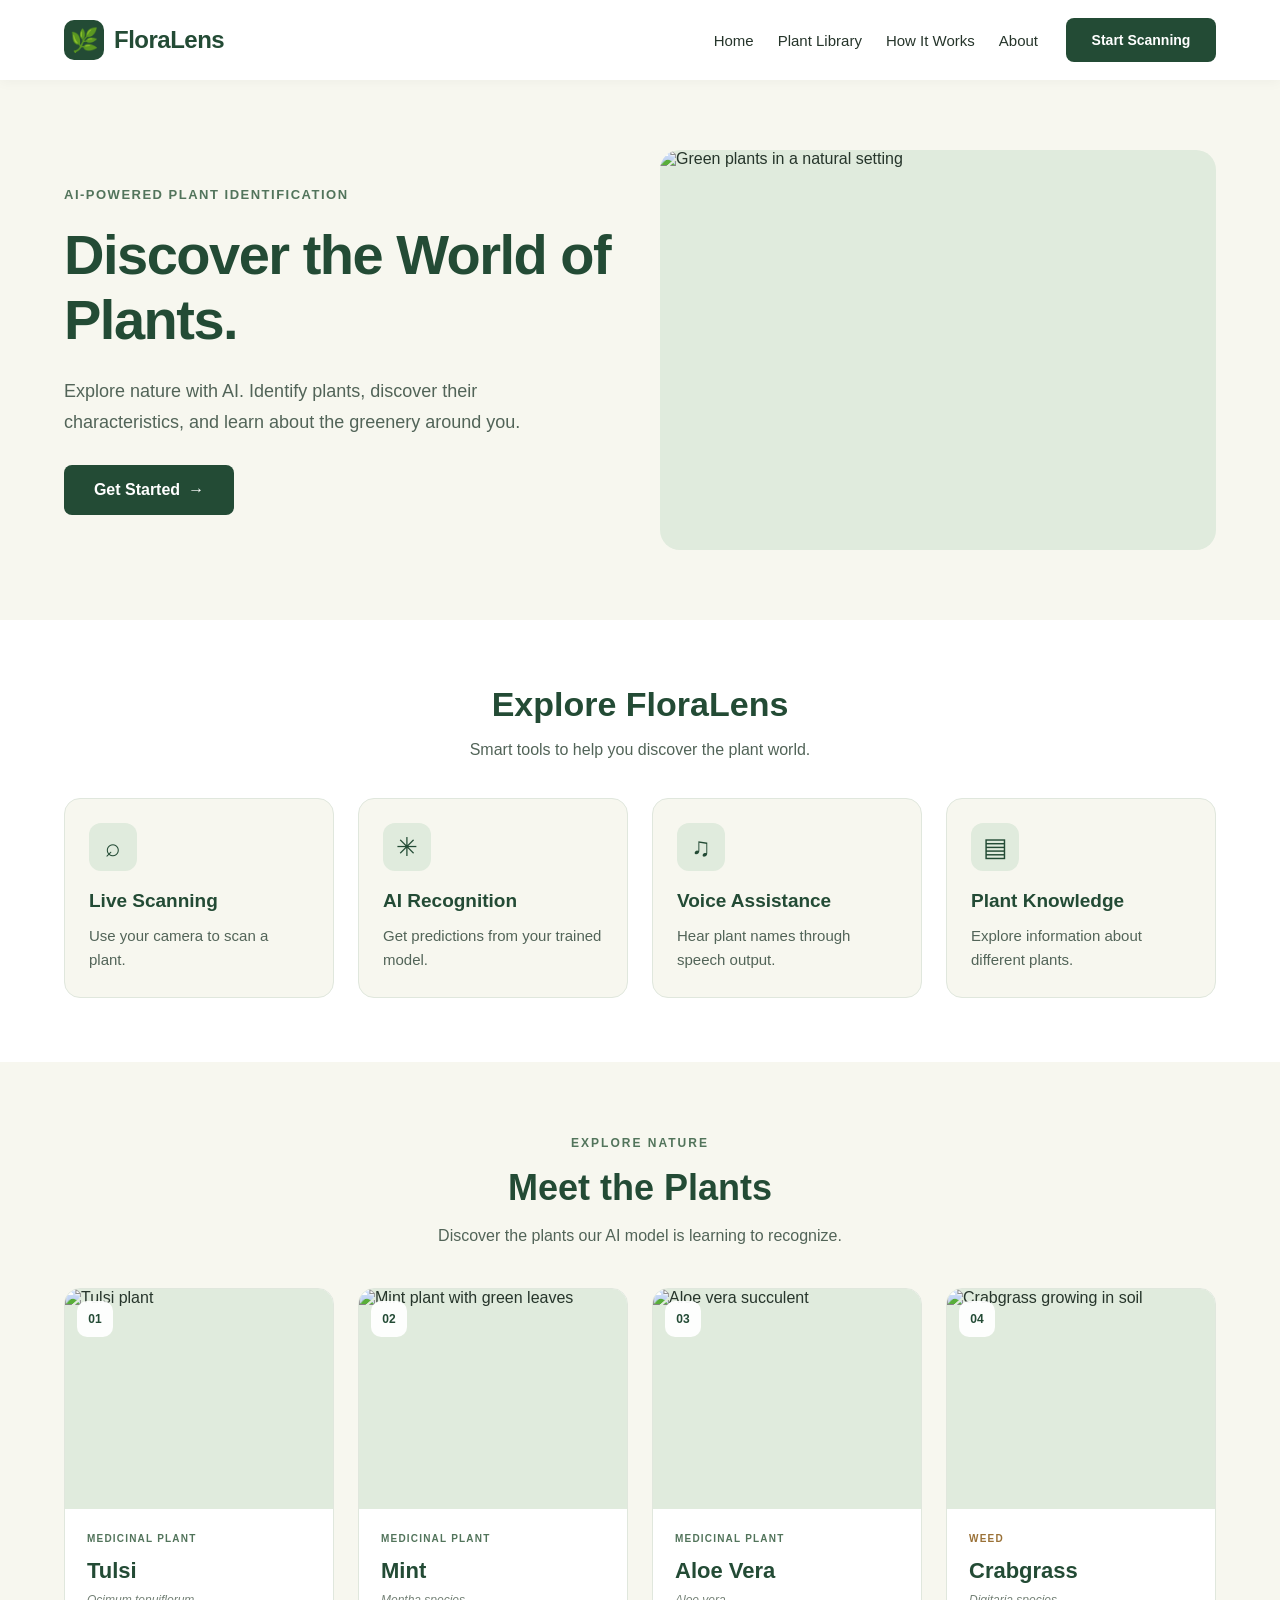
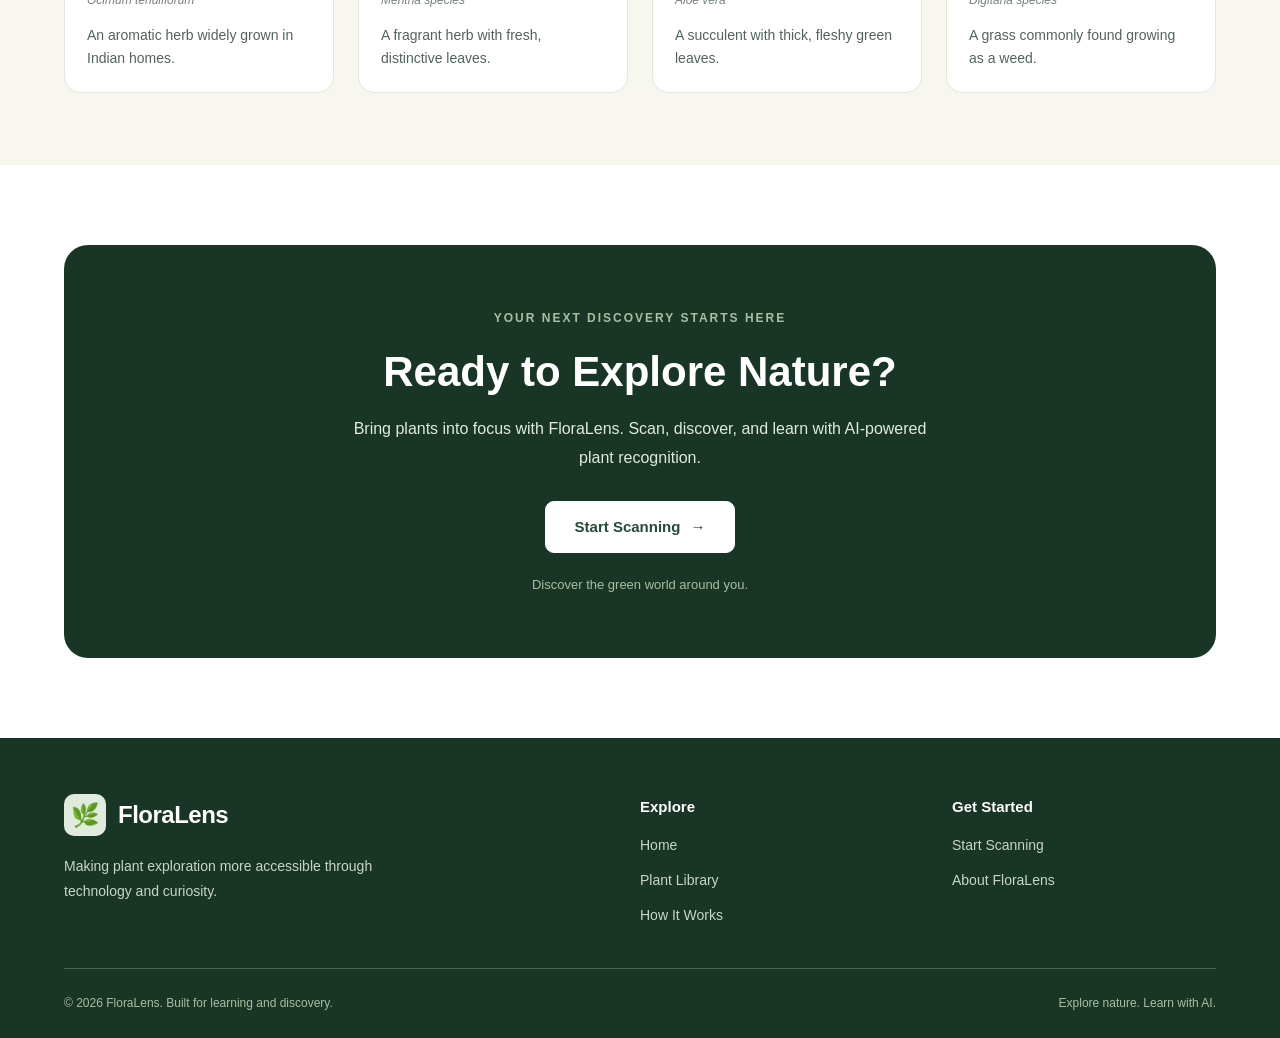
==== index.html @ d8b7de1e "Add files via upload" ====
<!DOCTYPE html>
<html lang="en">
<head>
    <meta charset="UTF-8">
    <meta name="viewport" content="width=device-width, initial-scale=1.0">

    <meta name="description" content="Explore nature with FloraLens, an AI-powered plant identification learning project.">
    <meta name="theme-color" content="#234B35">

    <title>FloraLens | Discover the World of Plants</title>

    <link rel="stylesheet" href="style.css">
</head>
<body>

    <!-- NAVBAR -->
    <header class="navbar">
        <a href="index.html" class="brand" aria-label="FloraLens home">
            <span class="logo-icon" aria-hidden="true">🌿</span>
            <span class="logo-text">FloraLens</span>
        </a>

        <div class="nav-right">
            <nav class="nav-links" aria-label="Main navigation">
                <a href="index.html">Home</a>
                <a href="#plants">Plant Library</a>
                <a href="#features">How It Works</a>
                <a href="#about">About</a>
            </nav>

            <a href="scanner.html" class="nav-button">
                Start Scanning
            </a>
        </div>
    </header>

    <main>

        <!-- HERO SECTION -->
        <section class="hero">
            <div class="hero-text">
                <p class="hero-label">
                    AI-POWERED PLANT IDENTIFICATION
                </p>

                <h1>Discover the World of Plants.</h1>

                <p class="hero-description">
                    Explore nature with AI. Identify plants,
                    discover their characteristics, and learn
                    about the greenery around you.
                </p>

                <a href="scanner.html" class="hero-button">
                    Get Started <span aria-hidden="true">→</span>
                </a>
            </div>

            <div class="hero-image">
                <img
                    src="https://images.openai.com/static-rsc-4/CDnmZQgBxH2msbSHhfo3Jg6E_Q6zreR6AgP5EFJXF0mKnVGRPiqJeXuHtxoe4gIWcWG-SPcuvihMYSdMCCMnJ30SElz-ZtAf7qzXCuDwHKL0hyFwIFPzQRXOUBRuBb5GZOFlWJnZYmE9rZPZZdbHsmLCtfHNa41Zt8kbto_D8DJUo1UArwbUG3zf93Zar1jX?purpose=fullsize"
                    alt="Green plants in a natural setting"
                    fetchpriority="high"
                >
            </div>
        </section>

        <!-- FEATURES SECTION -->
        <section class="features" id="features">
            <div class="features-heading">
                <h2>Explore FloraLens</h2>
                <p>Smart tools to help you discover the plant world.</p>
            </div>

            <div class="features-grid">
                <article class="feature-card">
                    <div class="feature-icon" aria-hidden="true">⌕</div>
                    <h3>Live Scanning</h3>
                    <p>Use your camera to scan a plant.</p>
                </article>

                <article class="feature-card">
                    <div class="feature-icon" aria-hidden="true">✳</div>
                    <h3>AI Recognition</h3>
                    <p>Get predictions from your trained model.</p>
                </article>

                <article class="feature-card">
                    <div class="feature-icon" aria-hidden="true">♫</div>
                    <h3>Voice Assistance</h3>
                    <p>Hear plant names through speech output.</p>
                </article>

                <article class="feature-card">
                    <div class="feature-icon" aria-hidden="true">▤</div>
                    <h3>Plant Knowledge</h3>
                    <p>Explore information about different plants.</p>
                </article>
            </div>
        </section>

        <!-- FEATURED PLANTS SECTION -->
        <section class="featured-plants" id="plants">
            <div class="plants-heading">
                <p class="plants-label">EXPLORE NATURE</p>
                <h2>Meet the Plants</h2>
                <p class="plants-subtitle">
                    Discover the plants our AI model is learning to recognize.
                </p>
            </div>

            <div class="plants-grid">

                <article class="plant-card">
                    <div class="plant-image">
                        <img
                            src="https://images.openai.com/static-rsc-4/S7sdiqlgXM7WDlndGZxwC9La7Y7izKqFXnJ3AxnjEE35pkUCafp4a0MZSZtHzD5H-9ABxuHUgRd9kv8hnXurThQqzllSxzga-Zdnm7XvRq-x-g3zP7d2B2XlyhsCW-WMVvCEY6OF-wFmxs_3GE2m5s1IGgYqdqdz4_KmiJz0J-NJCpBMjSUMfEQ6BpSUXU3u?purpose=fullsize"
                            alt="Tulsi plant"
                            loading="lazy"
                        >
                        <span class="plant-number">01</span>
                    </div>

                    <div class="plant-info">
                        <p class="plant-category">MEDICINAL PLANT</p>
                        <h3>Tulsi</h3>
                        <p class="plant-scientific">Ocimum tenuiflorum</p>
                        <p class="plant-description">
                            An aromatic herb widely grown in Indian homes.
                        </p>
                    </div>
                </article>

                <article class="plant-card">
                    <div class="plant-image">
                        <img
                            src="https://images.openai.com/static-rsc-4/4JY4InSivhmI5L-UY-qBRDvPP9sZn4sDgxzpU3tsuXtsML1IOUZx70ga-k9G26qF7fREB8Bkfwc5eLDi46ZUqVAAEy6eBtAFouWwNdqFsDoyG-M5vKNVMeRBfJ_6PVgDlkiY68rovcoCeN0RQxunf2Sqj7jQ4pHNJmn3vTYK6MnZP2_clbUAtjPfWwRsFbHV?purpose=fullsize"
                            alt="Mint plant with green leaves"
                            loading="lazy"
                        >
                        <span class="plant-number">02</span>
                    </div>

                    <div class="plant-info">
                        <p class="plant-category">MEDICINAL PLANT</p>
                        <h3>Mint</h3>
                        <p class="plant-scientific">Mentha species</p>
                        <p class="plant-description">
                            A fragrant herb with fresh, distinctive leaves.
                        </p>
                    </div>
                </article>

                <article class="plant-card">
                    <div class="plant-image">
                        <img
                            src="https://images.openai.com/static-rsc-4/7CI3buvJr2ri2vuPzEwL8kmCzuyTvUF1fvdBz_k0avBPRC-ZLZdxFkhR9XQck6SQRPfkVvHQfPSAYQZ6exAgFTCeTxTC807MMHODZtDbHab1pnzhAVN-7laJUyYF7IQK3Z1niC2KjAaMqA32JHaUbpWJkaGBqvrAC5Js7c8W5JY7IISyYK_JmYieNH0byG0N?purpose=fullsize"
                            alt="Aloe vera succulent"
                            loading="lazy"
                        >
                        <span class="plant-number">03</span>
                    </div>

                    <div class="plant-info">
                        <p class="plant-category">MEDICINAL PLANT</p>
                        <h3>Aloe Vera</h3>
                        <p class="plant-scientific">Aloe vera</p>
                        <p class="plant-description">
                            A succulent with thick, fleshy green leaves.
                        </p>
                    </div>
                </article>

                <article class="plant-card">
                    <div class="plant-image">
                        <img
                            src="https://images.openai.com/static-rsc-4/fbK14zTqxXTB8l8nlOGeJ_DUWRmk8bN41hTqAfBXrpy3AOcR5YXx4y2IY5qbYuAcUUbJM7m4MasaBjn9LK_awDu-0eswTbuu5Fvl98ICqV6brtdjXrE4qWd-WIX3QOPHeNh9bI7hCPirsTSAGJy4_5n26bKB4CldIonwF60EaDAIehxqX-2vS2mFyOc3ikRt?purpose=fullsize"
                            alt="Crabgrass growing in soil"
                            loading="lazy"
                        >
                        <span class="plant-number">04</span>
                    </div>

                    <div class="plant-info">
                        <p class="plant-category weed-category">WEED</p>
                        <h3>Crabgrass</h3>
                        <p class="plant-scientific">Digitaria species</p>
                        <p class="plant-description">
                            A grass commonly found growing as a weed.
                        </p>
                    </div>
                </article>

            </div>
        </section>

        <!-- CALL TO ACTION -->
        <section class="cta-section">
            <div class="cta-content">
                <p class="cta-label">
                    YOUR NEXT DISCOVERY STARTS HERE
                </p>

                <h2>Ready to Explore Nature?</h2>

                <p class="cta-description">
                    Bring plants into focus with FloraLens.
                    Scan, discover, and learn with AI-powered
                    plant recognition.
                </p>

                <a href="scanner.html" class="cta-button">
                    Start Scanning <span aria-hidden="true">→</span>
                </a>

                <p class="cta-note">
                    Discover the green world around you.
                </p>
            </div>
        </section>

    </main>

    <!-- FOOTER -->
    <footer class="footer" id="about">
        <div class="footer-main">

            <div class="footer-brand">
                <a href="index.html" class="footer-logo">
                    <span class="footer-logo-icon" aria-hidden="true">🌿</span>
                    <span>FloraLens</span>
                </a>

                <p class="footer-description">
                    Making plant exploration more accessible
                    through technology and curiosity.
                </p>
            </div>

            <div class="footer-links">
                <h3>Explore</h3>
                <a href="index.html">Home</a>
                <a href="#plants">Plant Library</a>
                <a href="#features">How It Works</a>
            </div>

            <div class="footer-links">
                <h3>Get Started</h3>
                <a href="scanner.html">Start Scanning</a>
                <a href="#about">About FloraLens</a>
            </div>

        </div>

        <div class="footer-bottom">
            <p>© 2026 FloraLens. Built for learning and discovery.</p>
            <p>Explore nature. Learn with AI.</p>
        </div>
    </footer>

</body>
</html>
---- style.css ----
/* =========================================
   1. GLOBAL SETTINGS
========================================= */

*,
*::before,
*::after {
    box-sizing: border-box;
}

html {
    scroll-behavior: smooth;
    scroll-padding-top: 24px;
}

body {
    margin: 0;
    padding: 0;
    width: 100%;
    min-height: 100vh;
    font-family: Arial, Helvetica, sans-serif;
    color: #26352B;
    background-color: #FFFFFF;
    overflow-wrap: break-word;
}

img {
    display: block;
    max-width: 100%;
}

a {
    -webkit-tap-highlight-color: transparent;
}

a:focus-visible {
    outline: 3px solid #A8BFA2;
    outline-offset: 4px;
}


/* =========================================
   2. NAVBAR
========================================= */

.navbar {
    width: 100%;
    min-height: 80px;
    padding: 12px 5%;
    background-color: #FFFFFF;

    display: flex;
    align-items: center;
    justify-content: space-between;
    gap: 24px;

    box-shadow: 0 2px 12px rgba(0, 0, 0, 0.04);
    position: relative;
    z-index: 10;
}

.brand {
    display: flex;
    align-items: center;
    gap: 10px;
    flex-shrink: 0;
    text-decoration: none;
}

.logo-icon {
    width: 40px;
    height: 40px;
    flex-shrink: 0;

    background-color: #234B35;
    border-radius: 10px;

    display: flex;
    align-items: center;
    justify-content: center;

    font-size: 23px;
}

.logo-text {
    color: #234B35;
    font-size: 24px;
    font-weight: 700;
    letter-spacing: -0.5px;
}

.nav-right {
    display: flex;
    align-items: center;
    justify-content: flex-end;
    gap: 28px;
    min-width: 0;
}

.nav-links {
    display: flex;
    align-items: center;
    justify-content: flex-end;
    gap: 24px;
}

.nav-links a {
    color: #26352B;
    font-size: 15px;
    font-weight: 500;
    text-decoration: none;
    white-space: nowrap;
    transition: color 0.2s ease;
}

.nav-links a:hover {
    color: #739477;
}

.nav-button {
    min-width: 150px;
    min-height: 44px;
    padding: 12px 16px;

    display: inline-flex;
    align-items: center;
    justify-content: center;

    background-color: #234B35;
    color: #FFFFFF;

    font-size: 14px;
    font-weight: 600;
    text-align: center;
    text-decoration: none;
    white-space: nowrap;

    border-radius: 8px;
    transition: background-color 0.2s ease;
}

.nav-button:hover {
    background-color: #183525;
}


/* =========================================
   3. HERO SECTION
========================================= */

.hero {
    width: 100%;
    min-height: 540px;
    padding: 60px 5%;

    background-color: #F7F7EF;

    display: flex;
    align-items: center;
    justify-content: space-between;
    gap: 40px;
}

.hero-text {
    flex: 1;
    min-width: 0;
}

.hero-label {
    color: #52745B;
    font-size: 13px;
    font-weight: 600;
    letter-spacing: 1.5px;
    line-height: 1.6;
    margin: 0 0 18px;
}

.hero-text h1 {
    max-width: 550px;
    color: #234B35;
    font-size: 56px;
    font-weight: 700;
    line-height: 1.15;
    letter-spacing: -1.5px;
    margin: 0 0 24px;
}

.hero-description {
    max-width: 500px;
    color: #526458;
    font-size: 18px;
    line-height: 1.7;
    margin: 0 0 28px;
}

.hero-button {
    min-width: 170px;
    min-height: 50px;
    padding: 14px 24px;

    display: inline-flex;
    align-items: center;
    justify-content: center;
    gap: 8px;

    background-color: #234B35;
    color: #FFFFFF;

    font-size: 16px;
    font-weight: 600;
    text-decoration: none;

    border-radius: 8px;
    transition: background-color 0.2s ease,
                transform 0.2s ease;
}

.hero-button:hover {
    background-color: #183525;
    transform: translateY(-2px);
}

.hero-image {
    flex: 1;
    min-width: 0;
}

.hero-image img {
    width: 100%;
    height: 400px;
    object-fit: cover;
    object-position: center;
    border-radius: 20px;
    background-color: #E0EBDD;
}


/* =========================================
   4. FEATURES SECTION
========================================= */

.features {
    width: 100%;
    padding: 64px 5%;
    background-color: #FFFFFF;
}

.features-heading {
    text-align: center;
    margin: 0 auto 36px;
}

.features-heading h2 {
    color: #234B35;
    font-size: 34px;
    font-weight: 700;
    line-height: 1.2;
    margin: 0 0 12px;
}

.features-heading p {
    color: #526458;
    font-size: 16px;
    line-height: 1.6;
    margin: 0;
}

.features-grid {
    display: grid;
    grid-template-columns: repeat(4, minmax(0, 1fr));
    gap: 24px;

    width: 100%;
    max-width: 1320px;
    margin: 0 auto;
}

.feature-card {
    min-width: 0;
    min-height: 200px;
    padding: 24px;

    background-color: #F7F7EF;
    border: 1px solid #E0E7DD;
    border-radius: 16px;

    transition: transform 0.2s ease,
                box-shadow 0.2s ease;
}

.feature-card:hover {
    transform: translateY(-4px);
    box-shadow: 0 10px 24px rgba(35, 75, 53, 0.10);
}

.feature-icon {
    width: 48px;
    height: 48px;
    margin-bottom: 18px;

    display: flex;
    align-items: center;
    justify-content: center;

    background-color: #E0EBDD;
    color: #234B35;

    border-radius: 12px;
    font-size: 26px;
}

.feature-card h3 {
    color: #234B35;
    font-size: 19px;
    font-weight: 600;
    line-height: 1.3;
    margin: 0 0 10px;
}

.feature-card p {
    color: #526458;
    font-size: 15px;
    line-height: 1.6;
    margin: 0;
}


/* =========================================
   5. FEATURED PLANTS
========================================= */

.featured-plants {
    width: 100%;
    padding: 72px 5%;
    background-color: #F7F7EF;
}

.plants-heading {
    text-align: center;
    margin: 0 auto 40px;
}

.plants-label {
    color: #52745B;
    font-size: 12px;
    font-weight: 700;
    letter-spacing: 2px;
    line-height: 1.6;
    margin: 0 0 12px;
}

.plants-heading h2 {
    color: #234B35;
    font-size: 36px;
    font-weight: 700;
    line-height: 1.2;
    margin: 0 0 14px;
}

.plants-subtitle {
    color: #526458;
    font-size: 16px;
    line-height: 1.6;
    margin: 0;
}

.plants-grid {
    display: grid;
    grid-template-columns: repeat(4, minmax(0, 1fr));
    gap: 24px;

    width: 100%;
    max-width: 1320px;
    margin: 0 auto;
}

.plant-card {
    min-width: 0;
    overflow: hidden;

    background-color: #FFFFFF;
    border: 1px solid #E0E7DD;
    border-radius: 16px;

    transition: transform 0.25s ease,
                box-shadow 0.25s ease;
}

.plant-card:hover {
    transform: translateY(-5px);
    box-shadow: 0 12px 28px rgba(35, 75, 53, 0.12);
}

.plant-image {
    position: relative;
    width: 100%;
    height: 220px;
    overflow: hidden;
    background-color: #E0EBDD;
}

.plant-image img {
    width: 100%;
    height: 100%;
    object-fit: cover;
    object-position: center;

    transition: transform 0.35s ease;
}

.plant-card:hover .plant-image img {
    transform: scale(1.05);
}

.plant-number {
    position: absolute;
    top: 12px;
    left: 12px;

    width: 36px;
    height: 36px;

    display: flex;
    align-items: center;
    justify-content: center;

    background-color: rgba(255, 255, 255, 0.94);
    color: #234B35;

    font-size: 12px;
    font-weight: 700;
    border-radius: 10px;
}

.plant-info {
    padding: 22px;
}

.plant-category {
    color: #52745B;
    font-size: 10px;
    font-weight: 700;
    letter-spacing: 1.2px;
    line-height: 1.6;
    margin: 0 0 10px;
}

.weed-category {
    color: #9A7137;
}

.plant-info h3 {
    color: #234B35;
    font-size: 22px;
    font-weight: 700;
    line-height: 1.3;
    margin: 0 0 5px;
}

.plant-scientific {
    color: #758277;
    font-size: 12px;
    font-style: italic;
    line-height: 1.6;
    margin: 0 0 14px;
}

.plant-description {
    color: #526458;
    font-size: 14px;
    line-height: 1.65;
    margin: 0;
}


/* =========================================
   6. CALL TO ACTION
========================================= */

.cta-section {
    width: 100%;
    padding: 80px 5%;
    background-color: #FFFFFF;
}

.cta-content {
    width: 100%;
    max-width: 1320px;
    min-height: 340px;
    margin: 0 auto;
    padding: 64px 24px;

    display: flex;
    flex-direction: column;
    align-items: center;
    justify-content: center;

    text-align: center;
    background-color: #183525;
    border-radius: 24px;
}

.cta-label {
    color: #A8BFA2;
    font-size: 12px;
    font-weight: 700;
    letter-spacing: 2px;
    line-height: 1.6;
    margin: 0 0 18px;
}

.cta-content h2 {
    max-width: 700px;
    color: #FFFFFF;
    font-size: 42px;
    font-weight: 700;
    line-height: 1.2;
    margin: 0 0 18px;
}

.cta-description {
    max-width: 580px;
    color: #E0EBDD;
    font-size: 16px;
    line-height: 1.8;
    margin: 0 0 28px;
}

.cta-button {
    min-width: 190px;
    min-height: 52px;
    padding: 15px 24px;

    display: inline-flex;
    align-items: center;
    justify-content: center;
    gap: 10px;

    background-color: #FFFFFF;
    color: #234B35;

    font-size: 15px;
    font-weight: 700;
    text-decoration: none;

    border: 1px solid #FFFFFF;
    border-radius: 9px;

    transition: background-color 0.2s ease,
                color 0.2s ease,
                transform 0.2s ease;
}

.cta-button:hover {
    background-color: #E0EBDD;
    transform: translateY(-3px);
}

.cta-note {
    color: #A8BFA2;
    font-size: 13px;
    line-height: 1.5;
    margin: 22px 0 0;
}


/* =========================================
   7. FOOTER
========================================= */

.footer {
    width: 100%;
    padding: 56px 5% 0;

    background-color: #183525;
    color: #FFFFFF;
}

.footer-main {
    width: 100%;
    max-width: 1320px;
    margin: 0 auto;
    padding-bottom: 42px;

    display: grid;
    grid-template-columns: 2fr 1fr 1fr;
    gap: 48px;
}

.footer-brand {
    min-width: 0;
    max-width: 360px;
}

.footer-logo {
    display: inline-flex;
    align-items: center;
    gap: 12px;

    color: #FFFFFF;
    font-size: 24px;
    font-weight: 700;
    letter-spacing: -0.5px;
    text-decoration: none;
}

.footer-logo-icon {
    width: 42px;
    height: 42px;
    flex-shrink: 0;

    display: flex;
    align-items: center;
    justify-content: center;

    background-color: #E0EBDD;
    border-radius: 10px;
    font-size: 23px;
}

.footer-description {
    max-width: 320px;
    margin: 18px 0 0;

    color: #C8D7C4;
    font-size: 14px;
    line-height: 1.8;
}

.footer-links {
    min-width: 0;

    display: flex;
    flex-direction: column;
    align-items: flex-start;
    gap: 14px;
}

.footer-links h3 {
    margin: 4px 0 6px;
    color: #FFFFFF;
    font-size: 15px;
    font-weight: 700;
}

.footer-links a {
    color: #C8D7C4;
    font-size: 14px;
    line-height: 1.5;
    text-decoration: none;

    transition: color 0.2s ease;
}

.footer-links a:hover {
    color: #FFFFFF;
}

.footer-bottom {
    width: 100%;
    max-width: 1320px;
    min-height: 70px;
    margin: 0 auto;

    border-top: 1px solid #45634C;

    display: flex;
    align-items: center;
    justify-content: space-between;
    gap: 16px;
}

.footer-bottom p {
    margin: 0;
    color: #A8BFA2;
    font-size: 12px;
    line-height: 1.6;
}


/* =========================================
   8. TABLET RESPONSIVENESS
========================================= */

@media (max-width: 1100px) {
    .navbar {
        padding-left: 4%;
        padding-right: 4%;
        gap: 16px;
    }

    .nav-right {
        gap: 18px;
    }

    .nav-links {
        gap: 16px;
    }

    .hero-text h1 {
        font-size: 48px;
    }

    .features-grid,
    .plants-grid {
        grid-template-columns: repeat(2, minmax(0, 1fr));
        gap: 20px;
    }

    .footer-main {
        gap: 28px;
    }
}


/* =========================================
   9. NAVBAR AND HERO SMALL SCREENS
========================================= */

@media (max-width: 768px) {
    .navbar {
        align-items: flex-start;
        flex-direction: column;
        padding: 18px 6%;
        gap: 18px;
    }

    .nav-right {
        width: 100%;
        align-items: flex-start;
        flex-direction: column;
        gap: 16px;
    }

    .nav-links {
        width: 100%;
        justify-content: flex-start;
        flex-wrap: wrap;
        gap: 12px 20px;
    }

    .nav-links a {
        font-size: 14px;
    }

    .nav-button {
        min-height: 42px;
    }

    .hero {
        min-height: auto;
        flex-direction: column;
        align-items: stretch;
        text-align: center;
        padding: 48px 6%;
        gap: 32px;
    }

    .hero-text {
        width: 100%;
    }

    .hero-text h1 {
        max-width: 600px;
        font-size: clamp(36px, 7vw, 46px);
        letter-spacing: -0.8px;
        margin-left: auto;
        margin-right: auto;
    }

    .hero-description {
        font-size: 16px;
        margin-left: auto;
        margin-right: auto;
    }

    .hero-image {
        width: 100%;
        flex: none;
        position: static;
    }

    .hero-image img {
        width: 100%;
        height: 300px;
        border-radius: 16px;
    }

    .features {
        padding: 48px 6%;
    }

    .featured-plants {
        padding: 52px 6%;
    }

    .cta-section {
        padding: 48px 6%;
    }

    .cta-content {
        min-height: 0;
        padding: 48px 24px;
        border-radius: 18px;
    }

    .cta-content h2 {
        font-size: 34px;
    }

    .footer {
        padding: 42px 6% 0;
    }

    .footer-main {
        gap: 32px 24px;
        padding-bottom: 32px;
    }
}


/* =========================================
   10. MOBILE RESPONSIVENESS
========================================= */

@media (max-width: 480px) {
    .logo-text {
        font-size: 22px;
    }

    .nav-links {
        gap: 12px 16px;
    }

    .nav-links a {
        font-size: 13px;
    }

    .hero {
        padding: 40px 6%;
        gap: 28px;
    }

    .hero-label {
        font-size: 11px;
        letter-spacing: 1.2px;
    }

    .hero-text h1 {
        font-size: clamp(32px, 9vw, 40px);
    }

    .hero-description {
        font-size: 15px;
        line-height: 1.7;
    }

    .hero-image img {
        height: 240px;
    }

    .features {
        padding: 44px 6%;
    }

    .features-heading {
        margin-bottom: 28px;
    }

    .features-heading h2 {
        font-size: 28px;
    }

    .features-heading p {
        font-size: 14px;
    }

    .features-grid {
        grid-template-columns: 1fr;
        gap: 16px;
    }

    .feature-card {
        min-height: 170px;
        padding: 20px;
    }

    .featured-plants {
        padding: 44px 6%;
    }

    .plants-heading {
        margin-bottom: 28px;
    }

    .plants-heading h2 {
        font-size: 29px;
    }

    .plants-subtitle {
        font-size: 14px;
    }

    .plants-grid {
        grid-template-columns: 1fr;
        gap: 18px;
    }

    .plant-image {
        height: 240px;
    }

    .plant-info {
        padding: 20px;
    }

    .cta-section {
        padding: 40px 6%;
    }

    .cta-content {
        padding: 42px 20px;
    }

    .cta-label {
        font-size: 10px;
        letter-spacing: 1.3px;
    }

    .cta-content h2 {
        font-size: 30px;
    }

    .cta-description {
        font-size: 14px;
    }

    .cta-button {
        width: 100%;
        max-width: 240px;
    }

    .footer-main {
        grid-template-columns: repeat(2, minmax(0, 1fr));
        gap: 30px 20px;
    }

    .footer-brand {
        grid-column: 1 / -1;
        max-width: 100%;
    }

    .footer-description {
        max-width: 360px;
    }

    .footer-bottom {
        padding: 18px 0;
        flex-direction: column;
        align-items: flex-start;
        gap: 8px;
    }
}


/* =========================================
   11. REDUCED MOTION ACCESSIBILITY
========================================= */

@media (prefers-reduced-motion: reduce) {
    html {
        scroll-behavior: auto;
    }

    *,
    *::before,
    *::after {
        transition-duration: 0.01ms !important;
        animation-duration: 0.01ms !important;
        animation-iteration-count: 1 !important;
    }
}
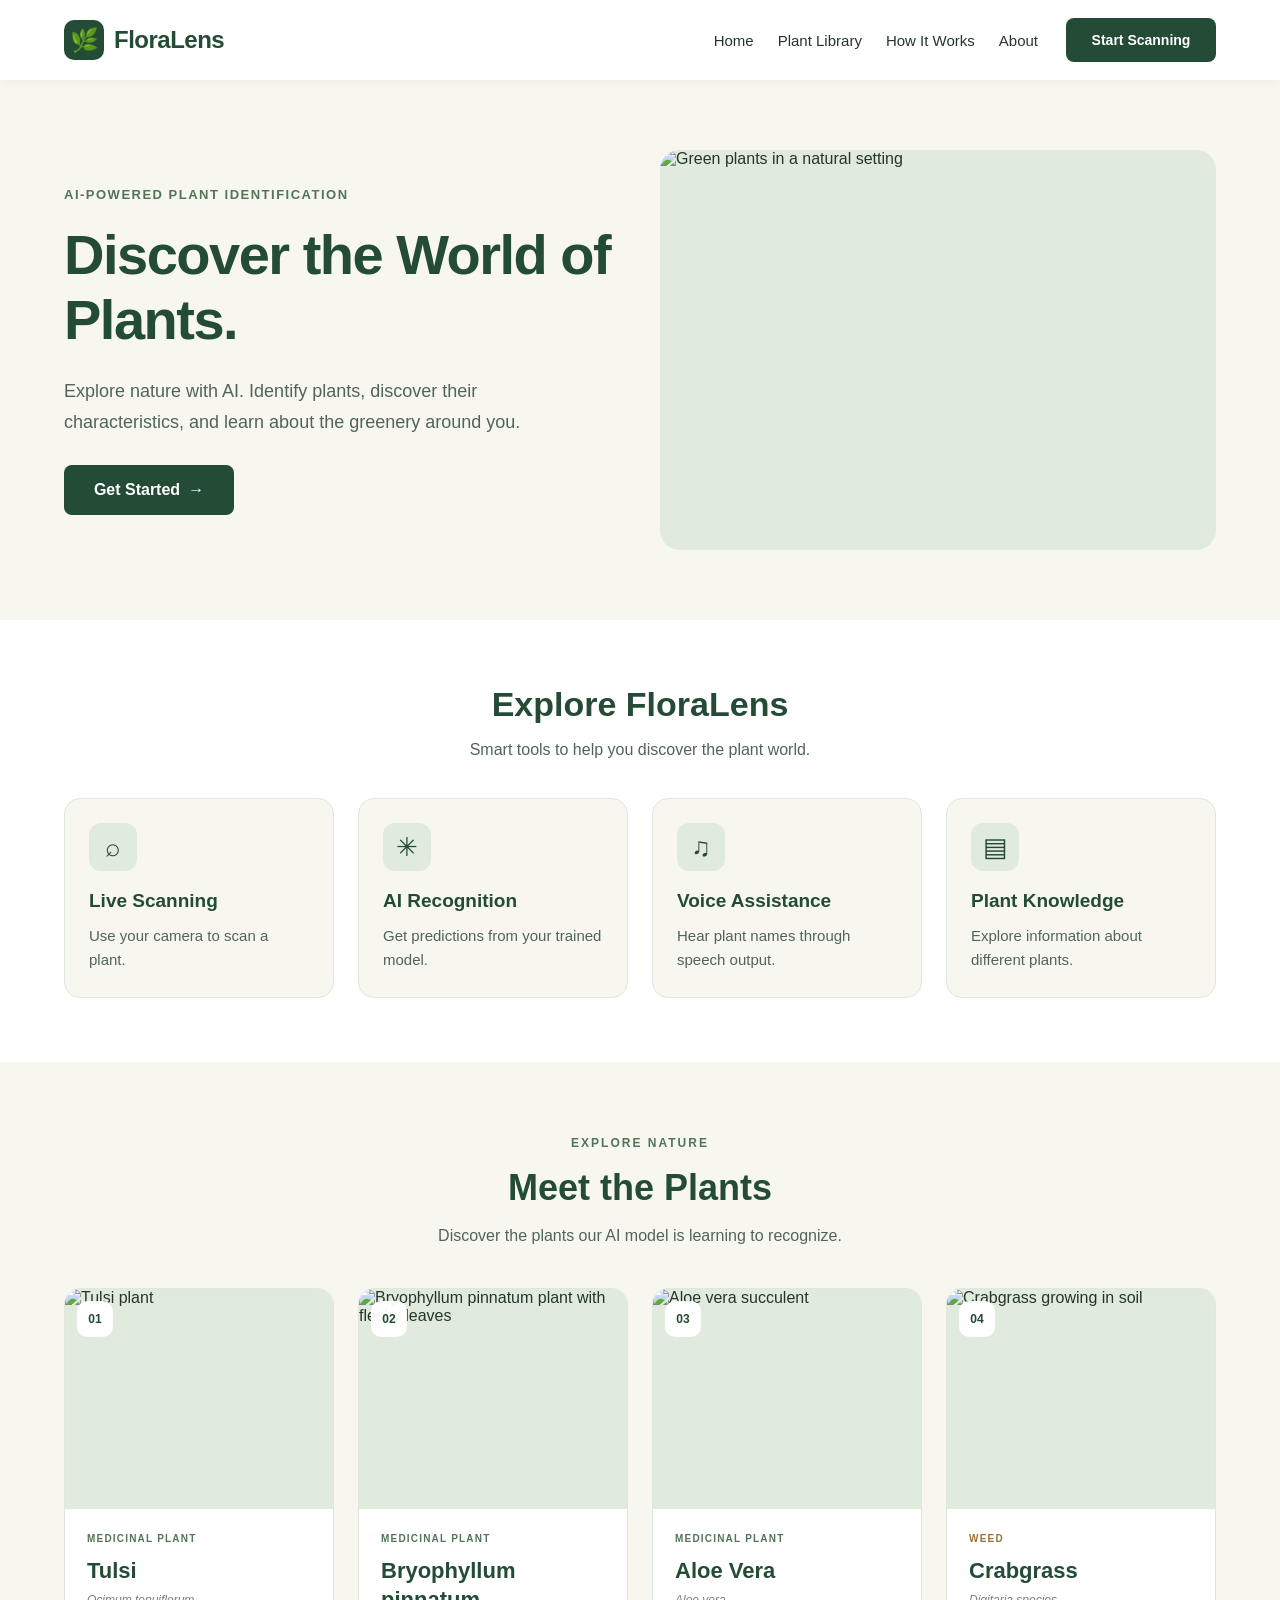
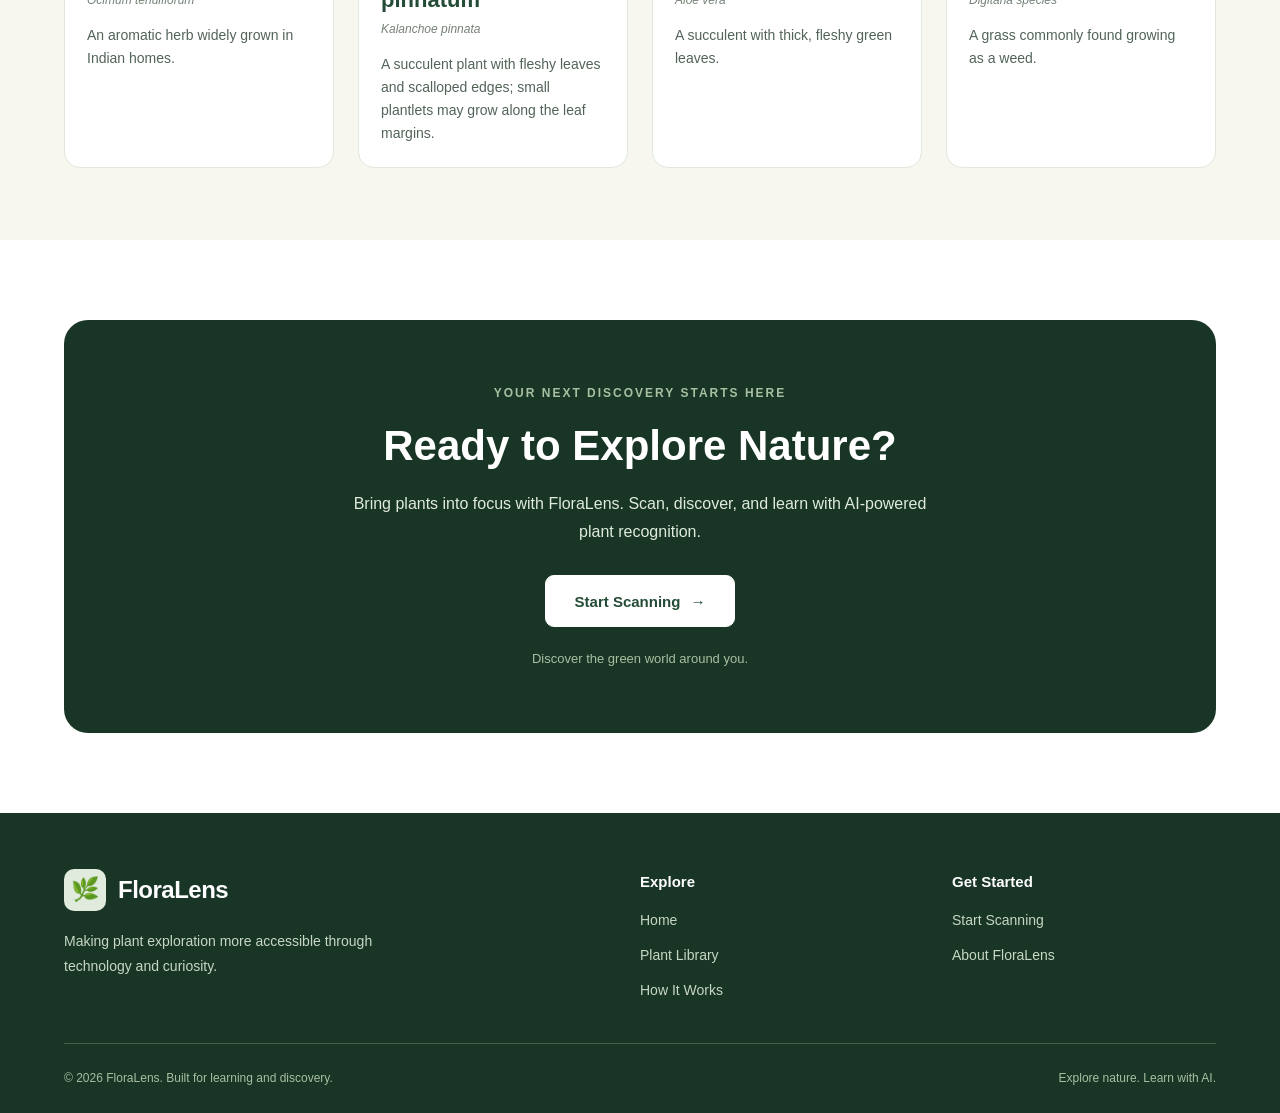
==== commit c0605537: "Fix HTML encoding issues in index.html" ====
--- a/index.html
+++ b/index.html
@@ -112,6 +112,7 @@
 
             <div class="plants-grid">
 
+                <!-- PLANT 01: TULSI -->
                 <article class="plant-card">
                     <div class="plant-image">
                         <img
@@ -132,11 +133,12 @@
                     </div>
                 </article>
 
-                <article class="plant-card">
-                    <div class="plant-image">
-                        <img
-                            src="https://images.openai.com/static-rsc-4/4JY4InSivhmI5L-UY-qBRDvPP9sZn4sDgxzpU3tsuXtsML1IOUZx70ga-k9G26qF7fREB8Bkfwc5eLDi46ZUqVAAEy6eBtAFouWwNdqFsDoyG-M5vKNVMeRBfJ_6PVgDlkiY68rovcoCeN0RQxunf2Sqj7jQ4pHNJmn3vTYK6MnZP2_clbUAtjPfWwRsFbHV?purpose=fullsize"
-                            alt="Mint plant with green leaves"
+                <!-- PLANT 02: BRYOPHYLLUM PINNATUM -->
+                <article class="plant-card">
+                    <div class="plant-image">
+                        <img
+                            src="images/bryophyllum.jpg"
+                            alt="Bryophyllum pinnatum plant with fleshy leaves"
                             loading="lazy"
                         >
                         <span class="plant-number">02</span>
@@ -144,14 +146,15 @@
 
                     <div class="plant-info">
                         <p class="plant-category">MEDICINAL PLANT</p>
-                        <h3>Mint</h3>
-                        <p class="plant-scientific">Mentha species</p>
-                        <p class="plant-description">
-                            A fragrant herb with fresh, distinctive leaves.
-                        </p>
-                    </div>
-                </article>
-
+                        <h3>Bryophyllum pinnatum</h3>
+                        <p class="plant-scientific">Kalanchoe pinnata</p>
+                        <p class="plant-description">
+                            A succulent plant with fleshy leaves and scalloped edges; small plantlets may grow along the leaf margins.
+                        </p>
+                    </div>
+                </article>
+
+                <!-- PLANT 03: ALOE VERA -->
                 <article class="plant-card">
                     <div class="plant-image">
                         <img
@@ -172,6 +175,7 @@
                     </div>
                 </article>
 
+                <!-- PLANT 04: CRABGRASS -->
                 <article class="plant-card">
                     <div class="plant-image">
                         <img
@@ -260,4 +264,4 @@
     </footer>
 
 </body>
-</html>+</html>
